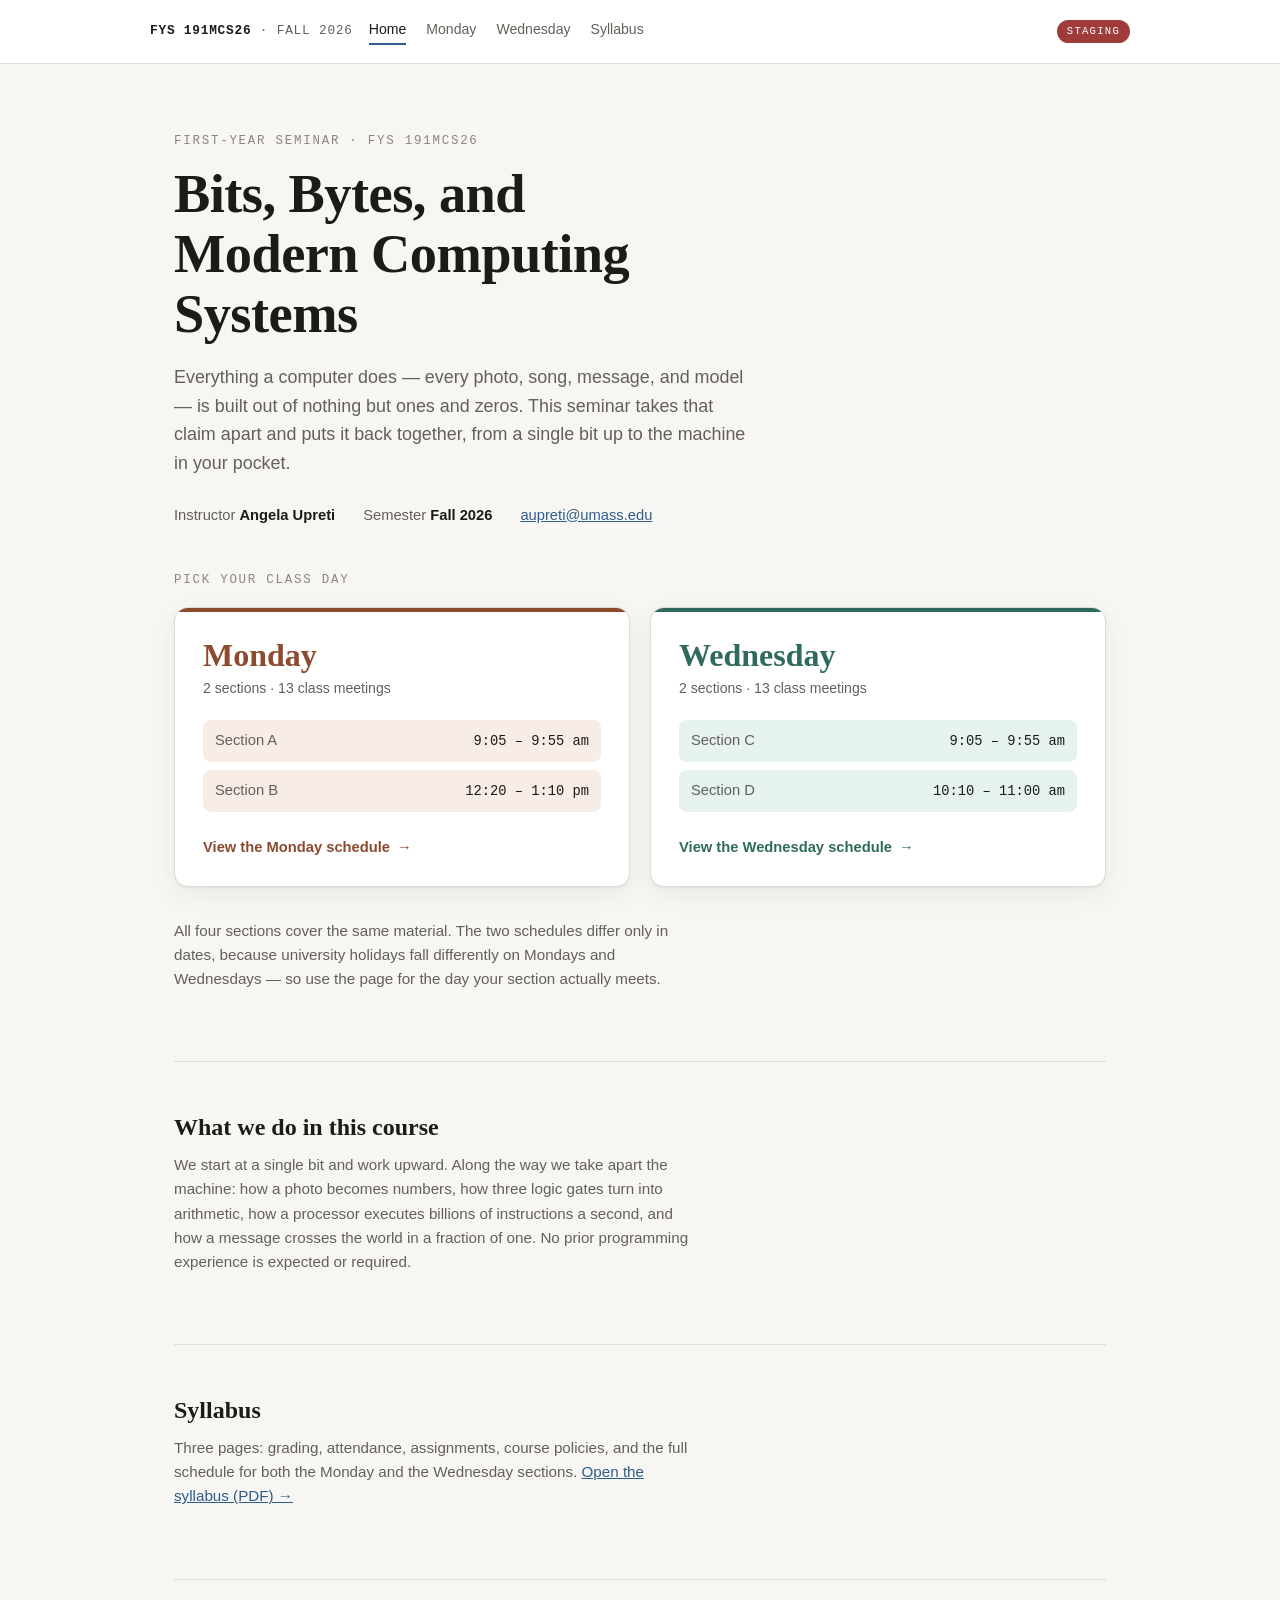
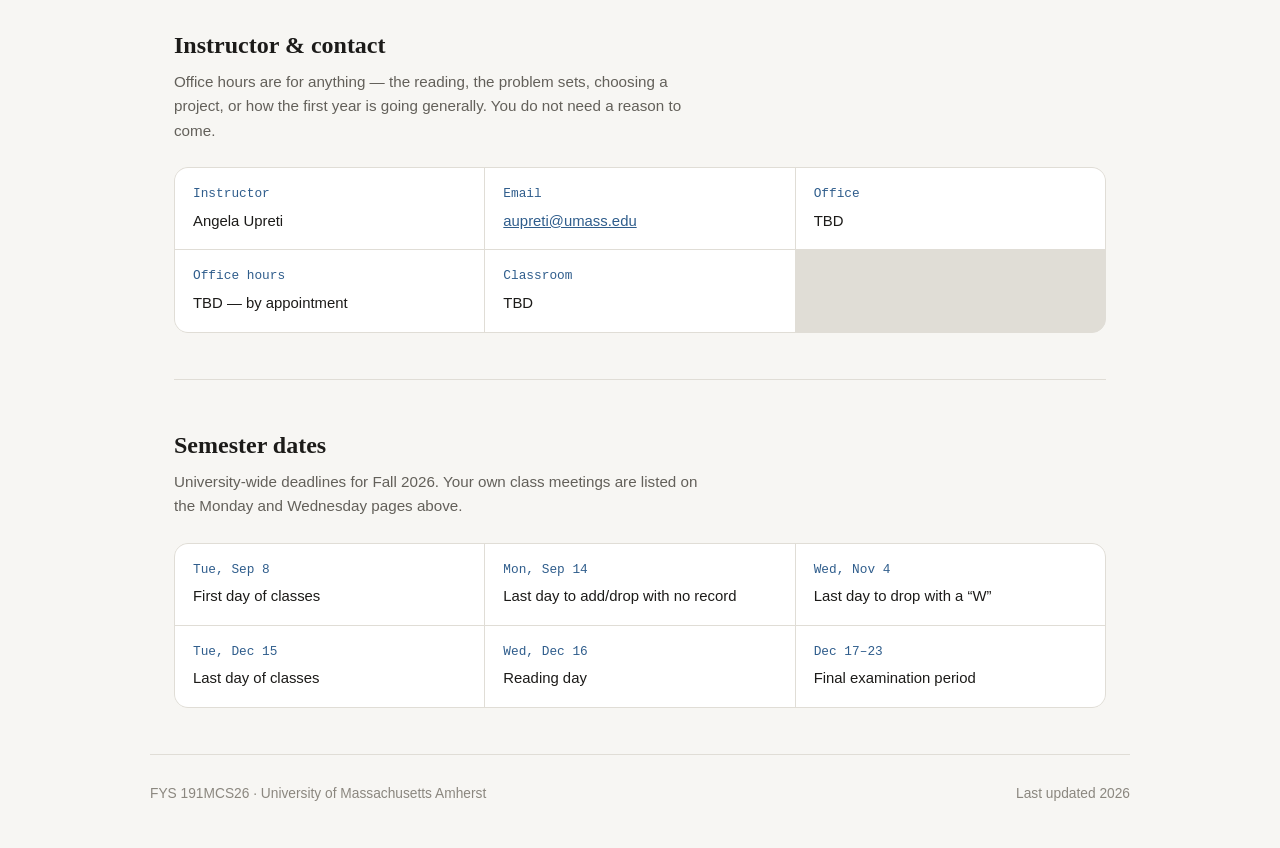
==== index.html @ 6c26455e "Deploy from staging@684f2f5fcbba1eaefe98873b694d3899ca2a3c16" ====
<!DOCTYPE html>
<html lang="en">
<head>
  <meta charset="utf-8">
  <meta name="viewport" content="width=device-width, initial-scale=1">
  <title>FYS 191MCS26 — Bits, Bytes, and Modern Computing Systems</title>
  <meta name="description" content="First-Year Seminar on how computers represent, move, and compute with information. University of Massachusetts Amherst, Fall 2026.">
  <link rel="stylesheet" href="assets/style.css">
</head>
<body>

<header class="masthead">
  <div class="wrap masthead-inner">
    <a class="course-no" href="index.html">
      <strong data-course-number></strong> · <span data-semester></span>
    </a>
    <nav>
      <a href="index.html" aria-current="page">Home</a>
      <a href="monday.html">Monday</a>
      <a href="wednesday.html">Wednesday</a>
      <a href="syllabus.pdf" target="_blank" rel="noopener">Syllabus</a>
    </nav>
  </div>
</header>

<main>

  <div class="wrap">

    <section class="hero">
      <p class="eyebrow">
        <span data-course-subtitle></span> · <span data-course-number></span>
      </p>
      <h1 data-course-title></h1>
      <p class="blurb" data-blurb></p>

      <div class="meta">
        <span>Instructor <strong data-instructor></strong></span>
        <span>Semester <strong data-semester></strong></span>
        <span><a data-instructor-email href="#"></a></span>
      </div>
    </section>

    <section class="block" style="padding-top:0">
      <p class="chooser-label">Pick your class day</p>
      <div class="chooser" data-chooser></div>
      <p class="section-note" style="margin-top:20px">
        All four sections cover the same material. The two schedules differ only
        in dates, because university holidays fall differently on Mondays and
        Wednesdays — so use the page for the day your section actually meets.
      </p>
    </section>

    <section class="block">
      <h2 class="section-title">What we do in this course</h2>
      <p class="section-note">
        We start at a single bit and work upward. Along the way we take apart the
        machine: how a photo becomes numbers, how three logic gates turn into
        arithmetic, how a processor executes billions of instructions a second,
        and how a message crosses the world in a fraction of one. No prior
        programming experience is expected or required.
      </p>
    </section>

    <section class="block">
      <h2 class="section-title">Syllabus</h2>
      <p class="section-note">
        Three pages: grading, attendance, assignments, course policies, and the
        full schedule for both the Monday and the Wednesday sections.
        <a href="syllabus.pdf" target="_blank" rel="noopener">Open the syllabus (PDF) →</a>
      </p>
    </section>

    <section class="block">
      <h2 class="section-title">Instructor &amp; contact</h2>
      <p class="section-note">
        Office hours are for anything — the reading, the problem sets, choosing a
        project, or how the first year is going generally. You do not need a
        reason to come.
      </p>
      <ul class="keydates">
        <li><span class="kd-date">Instructor</span><span class="kd-label" data-instructor></span></li>
        <li><span class="kd-date">Email</span><span class="kd-label"><a data-instructor-email href="#"></a></span></li>
        <li><span class="kd-date">Office</span><span class="kd-label" data-office></span></li>
        <li><span class="kd-date">Office hours</span><span class="kd-label" data-office-hours></span></li>
        <li><span class="kd-date">Classroom</span><span class="kd-label" data-location></span></li>
      </ul>
    </section>

    <section class="block">
      <h2 class="section-title">Semester dates</h2>
      <p class="section-note">
        University-wide deadlines for <span data-semester></span>. Your own class
        meetings are listed on the Monday and Wednesday pages above.
      </p>
      <ul class="keydates" data-keydates></ul>
    </section>

  </div>

</main>

<footer class="foot wrap">
  <span><span data-course-number></span> · <span data-institution></span></span>
  <span>Last updated <span data-year></span></span>
</footer>

<script src="assets/build.js"></script>
<script src="assets/course-data.js"></script>
<script src="assets/site.js"></script>
</body>
</html>
---- assets/style.css ----
/* ==========================================================================
   FYS 191MCS26 — site styles
   Light palette on :root, dark palette swapped under prefers-color-scheme.
   ========================================================================== */

:root {
  --bg:            #f7f6f3;
  --surface:       #ffffff;
  --surface-2:     #f1efea;
  --border:        #e0ddd6;
  --border-strong: #c9c5bb;

  --text:          #1c1b19;
  --text-muted:    #63605a;
  --text-faint:    #8b877f;

  --accent:        #2f5d8c;
  --accent-soft:   #e8f0f8;

  --mon:           #8c4a2f;
  --mon-soft:      #f7ece6;
  --wed:           #2f6b5d;
  --wed-soft:      #e6f2ef;

  --off:           #a03b3b;
  --off-soft:      #fbeded;

  --shadow:        0 1px 2px rgba(28, 27, 25, .06), 0 8px 24px rgba(28, 27, 25, .06);
  --shadow-lift:   0 2px 4px rgba(28, 27, 25, .08), 0 16px 40px rgba(28, 27, 25, .12);

  --radius:        14px;
  --radius-sm:     8px;

  --mono: ui-monospace, "SF Mono", SFMono-Regular, Menlo, Consolas, monospace;
  --sans: -apple-system, BlinkMacSystemFont, "Segoe UI", Inter, Helvetica, Arial, sans-serif;
  --serif: "Iowan Old Style", "Palatino Linotype", Palatino, Georgia, serif;
}

@media (prefers-color-scheme: dark) {
  :root {
    --bg:            #16161a;
    --surface:       #1e1e23;
    --surface-2:     #26262c;
    --border:        #33333b;
    --border-strong: #4a4a55;

    --text:          #ecebe8;
    --text-muted:    #a5a29c;
    --text-faint:    #7d7a74;

    --accent:        #7fb0dd;
    --accent-soft:   #1c2b39;

    --mon:           #e0a184;
    --mon-soft:      #33241d;
    --wed:           #7fc9b6;
    --wed-soft:      #1b2f2a;

    --off:           #e08c8c;
    --off-soft:      #331e1e;

    --shadow:        0 1px 2px rgba(0,0,0,.4), 0 8px 24px rgba(0,0,0,.35);
    --shadow-lift:   0 2px 4px rgba(0,0,0,.5), 0 16px 40px rgba(0,0,0,.5);
  }
}

* { box-sizing: border-box; }

html { -webkit-text-size-adjust: 100%; }

body {
  margin: 0;
  background: var(--bg);
  color: var(--text);
  font-family: var(--sans);
  font-size: 16px;
  line-height: 1.6;
  -webkit-font-smoothing: antialiased;
}

a { color: var(--accent); }

.wrap {
  max-width: 980px;
  margin: 0 auto;
  padding: 0 24px;
}

/* ---------- Site header ---------- */

.masthead {
  border-bottom: 1px solid var(--border);
  background: var(--surface);
}

.masthead-inner {
  display: flex;
  align-items: baseline;
  justify-content: space-between;
  gap: 16px;
  flex-wrap: wrap;
  padding: 18px 0;
}

.masthead .course-no {
  font-family: var(--mono);
  font-size: .8rem;
  letter-spacing: .06em;
  text-transform: uppercase;
  color: var(--text-muted);
  text-decoration: none;
}

.masthead .course-no strong { color: var(--text); font-weight: 600; }

.masthead nav {
  display: flex;
  gap: 20px;
  font-size: .88rem;
}

.masthead nav a {
  color: var(--text-muted);
  text-decoration: none;
  padding-bottom: 2px;
  border-bottom: 2px solid transparent;
}

.masthead nav a:hover { color: var(--text); }
.masthead nav a[aria-current="page"] {
  color: var(--text);
  border-bottom-color: var(--accent);
}

/* ---------- Hero ---------- */

.hero { padding: 68px 0 44px; }

.eyebrow {
  font-family: var(--mono);
  font-size: .78rem;
  letter-spacing: .14em;
  text-transform: uppercase;
  color: var(--text-faint);
  margin: 0 0 14px;
}

.hero h1 {
  font-family: var(--serif);
  font-size: clamp(2.1rem, 6vw, 3.4rem);
  line-height: 1.1;
  letter-spacing: -.01em;
  font-weight: 600;
  margin: 0 0 18px;
  max-width: 18ch;
}

.hero .blurb {
  font-size: 1.12rem;
  color: var(--text-muted);
  max-width: 58ch;
  margin: 0 0 8px;
}

.hero .meta {
  margin-top: 26px;
  display: flex;
  flex-wrap: wrap;
  gap: 8px 28px;
  font-size: .92rem;
  color: var(--text-muted);
}

.hero .meta span strong {
  color: var(--text);
  font-weight: 600;
}

/* ---------- Day chooser (home) ---------- */

.chooser-label {
  font-family: var(--mono);
  font-size: .78rem;
  letter-spacing: .14em;
  text-transform: uppercase;
  color: var(--text-faint);
  margin: 0 0 16px;
}

.chooser {
  display: grid;
  grid-template-columns: repeat(auto-fit, minmax(280px, 1fr));
  gap: 20px;
  padding-bottom: 12px;
}

.day-card {
  display: block;
  position: relative;
  text-decoration: none;
  color: inherit;
  background: var(--surface);
  border: 1px solid var(--border);
  border-radius: var(--radius);
  padding: 30px 28px 26px;
  box-shadow: var(--shadow);
  transition: transform .16s ease, box-shadow .16s ease, border-color .16s ease;
  overflow: hidden;
}

.day-card::before {
  content: "";
  position: absolute;
  inset: 0 0 auto 0;
  height: 4px;
  background: var(--card-accent);
}

.day-card:hover,
.day-card:focus-visible {
  transform: translateY(-3px);
  box-shadow: var(--shadow-lift);
  border-color: var(--border-strong);
}

.day-card:focus-visible { outline: 2px solid var(--card-accent); outline-offset: 3px; }

.day-card.mon { --card-accent: var(--mon); --card-soft: var(--mon-soft); }
.day-card.wed { --card-accent: var(--wed); --card-soft: var(--wed-soft); }

.day-card .day-name {
  font-family: var(--serif);
  font-size: 2rem;
  font-weight: 600;
  line-height: 1.1;
  margin: 0 0 4px;
  color: var(--card-accent);
}

.day-card .day-sub {
  font-size: .88rem;
  color: var(--text-muted);
  margin: 0 0 20px;
}

.day-card ul {
  list-style: none;
  margin: 0 0 22px;
  padding: 0;
  display: grid;
  gap: 8px;
}

.day-card li {
  display: flex;
  align-items: baseline;
  justify-content: space-between;
  gap: 12px;
  background: var(--card-soft);
  border-radius: var(--radius-sm);
  padding: 9px 12px;
  font-size: .92rem;
}

.day-card li .sect { color: var(--text-muted); }
.day-card li .time { font-family: var(--mono); font-size: .86rem; color: var(--text); }

.day-card .go {
  display: inline-flex;
  align-items: center;
  gap: 7px;
  font-size: .92rem;
  font-weight: 600;
  color: var(--card-accent);
}

.day-card .go .arrow { transition: transform .16s ease; }
.day-card:hover .go .arrow { transform: translateX(4px); }

/* ---------- Generic sections ---------- */

section.block { padding: 46px 0; }
section.block + section.block { border-top: 1px solid var(--border); }

h2.section-title {
  font-family: var(--serif);
  font-size: 1.5rem;
  font-weight: 600;
  margin: 0 0 6px;
}

.section-note {
  color: var(--text-muted);
  font-size: .95rem;
  margin: 0 0 24px;
  max-width: 62ch;
}

/* ---------- Key dates ---------- */

.keydates {
  list-style: none;
  margin: 0;
  padding: 0;
  display: grid;
  grid-template-columns: repeat(auto-fit, minmax(240px, 1fr));
  gap: 1px;
  background: var(--border);
  border: 1px solid var(--border);
  border-radius: var(--radius);
  overflow: hidden;
}

.keydates li {
  background: var(--surface);
  padding: 16px 18px;
}

.keydates .kd-date {
  font-family: var(--mono);
  font-size: .8rem;
  color: var(--accent);
  display: block;
  margin-bottom: 3px;
}

.keydates .kd-label { font-size: .93rem; color: var(--text); }

/* ---------- Schedule page header ---------- */

.day-header { padding: 52px 0 34px; }

.day-header h1 {
  font-family: var(--serif);
  font-size: clamp(2rem, 5vw, 2.9rem);
  font-weight: 600;
  margin: 0 0 10px;
  line-height: 1.12;
}

.day-header h1 .dow { color: var(--day-accent); }

.day-header .sub { color: var(--text-muted); margin: 0 0 24px; max-width: 60ch; }

.section-chips { display: flex; flex-wrap: wrap; gap: 10px; }

.chip {
  display: inline-flex;
  align-items: baseline;
  gap: 9px;
  background: var(--day-soft);
  color: var(--text);
  border: 1px solid transparent;
  border-radius: 999px;
  padding: 7px 15px;
  font-size: .9rem;
}

.chip .chip-label { color: var(--text-muted); font-size: .84rem; }
.chip .chip-time { font-family: var(--mono); font-size: .86rem; font-weight: 600; }

.day-page.mon { --day-accent: var(--mon); --day-soft: var(--mon-soft); }
.day-page.wed { --day-accent: var(--wed); --day-soft: var(--wed-soft); }

.controls {
  display: flex;
  gap: 10px;
  margin-top: 22px;
  flex-wrap: wrap;
}

.controls button {
  font: inherit;
  font-size: .86rem;
  color: var(--text-muted);
  background: var(--surface);
  border: 1px solid var(--border);
  border-radius: 999px;
  padding: 6px 15px;
  cursor: pointer;
  transition: border-color .15s ease, color .15s ease;
}

.controls button:hover {
  color: var(--text);
  border-color: var(--border-strong);
}

.controls button:focus-visible {
  outline: 2px solid var(--day-accent);
  outline-offset: 2px;
}

.backlink {
  display: inline-block;
  font-size: .88rem;
  color: var(--text-muted);
  text-decoration: none;
  margin-bottom: 20px;
}
.backlink:hover { color: var(--text); }

/* ---------- Schedule ---------- */

.schedule { display: grid; gap: 14px; padding-bottom: 60px; }

.unit-head {
  font-family: var(--mono);
  font-size: .74rem;
  letter-spacing: .14em;
  text-transform: uppercase;
  color: var(--text-faint);
  margin: 22px 0 2px;
  display: flex;
  align-items: center;
  gap: 12px;
}
.unit-head::after {
  content: "";
  flex: 1;
  height: 1px;
  background: var(--border);
}
.schedule > .unit-head:first-child { margin-top: 0; }

.meeting {
  background: var(--surface);
  border: 1px solid var(--border);
  border-radius: var(--radius);
  box-shadow: var(--shadow);
  overflow: hidden;
}

.meeting > summary {
  display: grid;
  grid-template-columns: 108px 34px 1fr auto;
  align-items: baseline;
  gap: 16px;
  padding: 18px 20px;
  cursor: pointer;
  list-style: none;
}

.meeting > summary::-webkit-details-marker { display: none; }
.meeting > summary:hover { background: var(--surface-2); }
.meeting > summary:focus-visible { outline: 2px solid var(--day-accent); outline-offset: -2px; }

.m-date {
  font-family: var(--mono);
  font-size: .84rem;
  color: var(--text-muted);
  white-space: nowrap;
}

.m-num {
  font-family: var(--mono);
  font-size: .78rem;
  font-weight: 600;
  color: var(--day-accent);
  background: var(--day-soft);
  border-radius: 6px;
  padding: 3px 0;
  text-align: center;
}

.m-title { font-weight: 600; font-size: 1.02rem; line-height: 1.35; }

.m-toggle {
  font-size: .78rem;
  color: var(--text-faint);
  white-space: nowrap;
}
.meeting[open] .m-toggle::after { content: "Hide ▲"; }
.meeting:not([open]) .m-toggle::after { content: "Details ▼"; }

.m-body {
  padding: 4px 20px 22px;
  border-top: 1px solid var(--border);
  margin-top: -1px;
}

.m-body .m-summary {
  color: var(--text-muted);
  margin: 16px 0 18px;
  max-width: 68ch;
}

.m-topics {
  margin: 0 0 18px;
  padding: 0;
  list-style: none;
  display: flex;
  flex-wrap: wrap;
  gap: 8px;
}

.m-topics li {
  background: var(--surface-2);
  border: 1px solid var(--border);
  border-radius: 999px;
  padding: 4px 12px;
  font-size: .84rem;
  color: var(--text-muted);
}

.m-fields {
  display: grid;
  grid-template-columns: repeat(auto-fit, minmax(240px, 1fr));
  gap: 14px;
}

.m-field {
  background: var(--surface-2);
  border-radius: var(--radius-sm);
  padding: 13px 15px;
}

.m-field .fl {
  display: block;
  font-family: var(--mono);
  font-size: .7rem;
  letter-spacing: .1em;
  text-transform: uppercase;
  color: var(--text-faint);
  margin-bottom: 5px;
}

.m-field .fv { font-size: .93rem; }

/* Slides: view in browser (primary) + download the .pptx (secondary) */
.m-actions {
  display: flex;
  align-items: center;
  gap: 16px;
  flex-wrap: wrap;
  margin: 0;
}

.m-slides-alt {
  font-size: .84rem;
  color: var(--text-muted);
  text-decoration: none;
  border-bottom: 1px solid var(--border-strong);
  padding-bottom: 1px;
}

.m-slides-alt:hover { color: var(--text); border-bottom-color: var(--text); }

/* Production-only marker on decks students can't see yet */
.m-unpub {
  font-family: var(--mono);
  font-size: .7rem;
  letter-spacing: .08em;
  text-transform: uppercase;
  color: var(--off);
  background: var(--off-soft);
  border-radius: 999px;
  padding: 4px 10px;
}

/* Production-only build badge in the masthead */
.build-badge {
  font-family: var(--mono);
  font-size: .66rem;
  letter-spacing: .12em;
  text-transform: uppercase;
  color: var(--surface);
  background: var(--off);
  border-radius: 999px;
  padding: 3px 10px;
  margin-left: auto;
}

.m-slides {
  display: inline-flex;
  align-items: center;
  gap: 9px;
  text-decoration: none;
  font-size: .9rem;
  font-weight: 600;
  color: var(--day-accent);
  background: var(--day-soft);
  border: 1px solid transparent;
  border-radius: var(--radius-sm);
  padding: 9px 16px;
  transition: border-color .15s ease, transform .15s ease;
}

.m-slides:hover {
  border-color: var(--day-accent);
  transform: translateY(-1px);
}

.m-slides:focus-visible { outline: 2px solid var(--day-accent); outline-offset: 2px; }
.m-slides-icon { font-size: 1rem; line-height: 1; }

/* Guest lectures and the wrap-up sit quieter than taught classes */
.meeting.guest { background: var(--surface-2); box-shadow: none; }
.meeting.guest .m-num { color: var(--text-faint); background: transparent; }
.m-title.is-tbd { color: var(--text-muted); font-weight: 500; }
.meeting.guest .m-summary { margin-bottom: 0; }

/* Callout note on a meeting */
.m-note {
  display: flex;
  gap: 10px;
  align-items: flex-start;
  background: var(--accent-soft);
  border-left: 3px solid var(--accent);
  border-radius: var(--radius-sm);
  padding: 11px 14px;
  font-size: .9rem;
  margin: 0 20px 18px;
}
.meeting:not([open]) .m-note { margin-top: 0; margin-bottom: 18px; }
.m-note .m-note-icon { flex: none; }

/* Days off */
.meeting.off {
  background: var(--off-soft);
  border-color: color-mix(in srgb, var(--off) 30%, transparent);
  box-shadow: none;
}

.meeting.off > summary { grid-template-columns: 108px 1fr; cursor: default; }
.meeting.off > summary:hover { background: transparent; }
.meeting.off .m-title { color: var(--off); font-weight: 600; font-size: .97rem; }
.meeting.off .m-note {
  background: color-mix(in srgb, var(--off) 10%, transparent);
  border-left-color: var(--off);
  margin-top: -6px;
}

/* ---------- Footer ---------- */

.foot {
  border-top: 1px solid var(--border);
  padding: 28px 0 44px;
  font-size: .86rem;
  color: var(--text-faint);
  display: flex;
  flex-wrap: wrap;
  gap: 8px 24px;
  justify-content: space-between;
}

.foot a { color: var(--text-muted); }

/* ---------- Responsive ---------- */

@media (max-width: 640px) {
  .wrap { padding: 0 18px; }
  .hero { padding: 46px 0 32px; }

  .meeting > summary {
    grid-template-columns: 40px 1fr;
    grid-template-areas:
      "num  date"
      "num  title"
      "num  toggle";
    gap: 4px 14px;
    row-gap: 2px;
  }
  .meeting > summary .m-num    { grid-area: num; align-self: start; padding: 4px 0; }
  .meeting > summary .m-date   { grid-area: date; }
  .meeting > summary .m-title  { grid-area: title; }
  .meeting > summary .m-toggle { grid-area: toggle; margin-top: 6px; }

  .meeting.off > summary {
    grid-template-columns: 1fr;
    grid-template-areas: "date" "title";
  }
}

/* Printing: schedule.js opens every <details> before the print dialog,
   so the full schedule prints out as a plain handout. */
@media print {
  body { background: #fff; }
  .masthead nav, .m-toggle, .backlink, .foot, .controls { display: none; }
  .meeting { break-inside: avoid; box-shadow: none; border-color: #ccc; }
  .meeting > summary { cursor: default; }
}
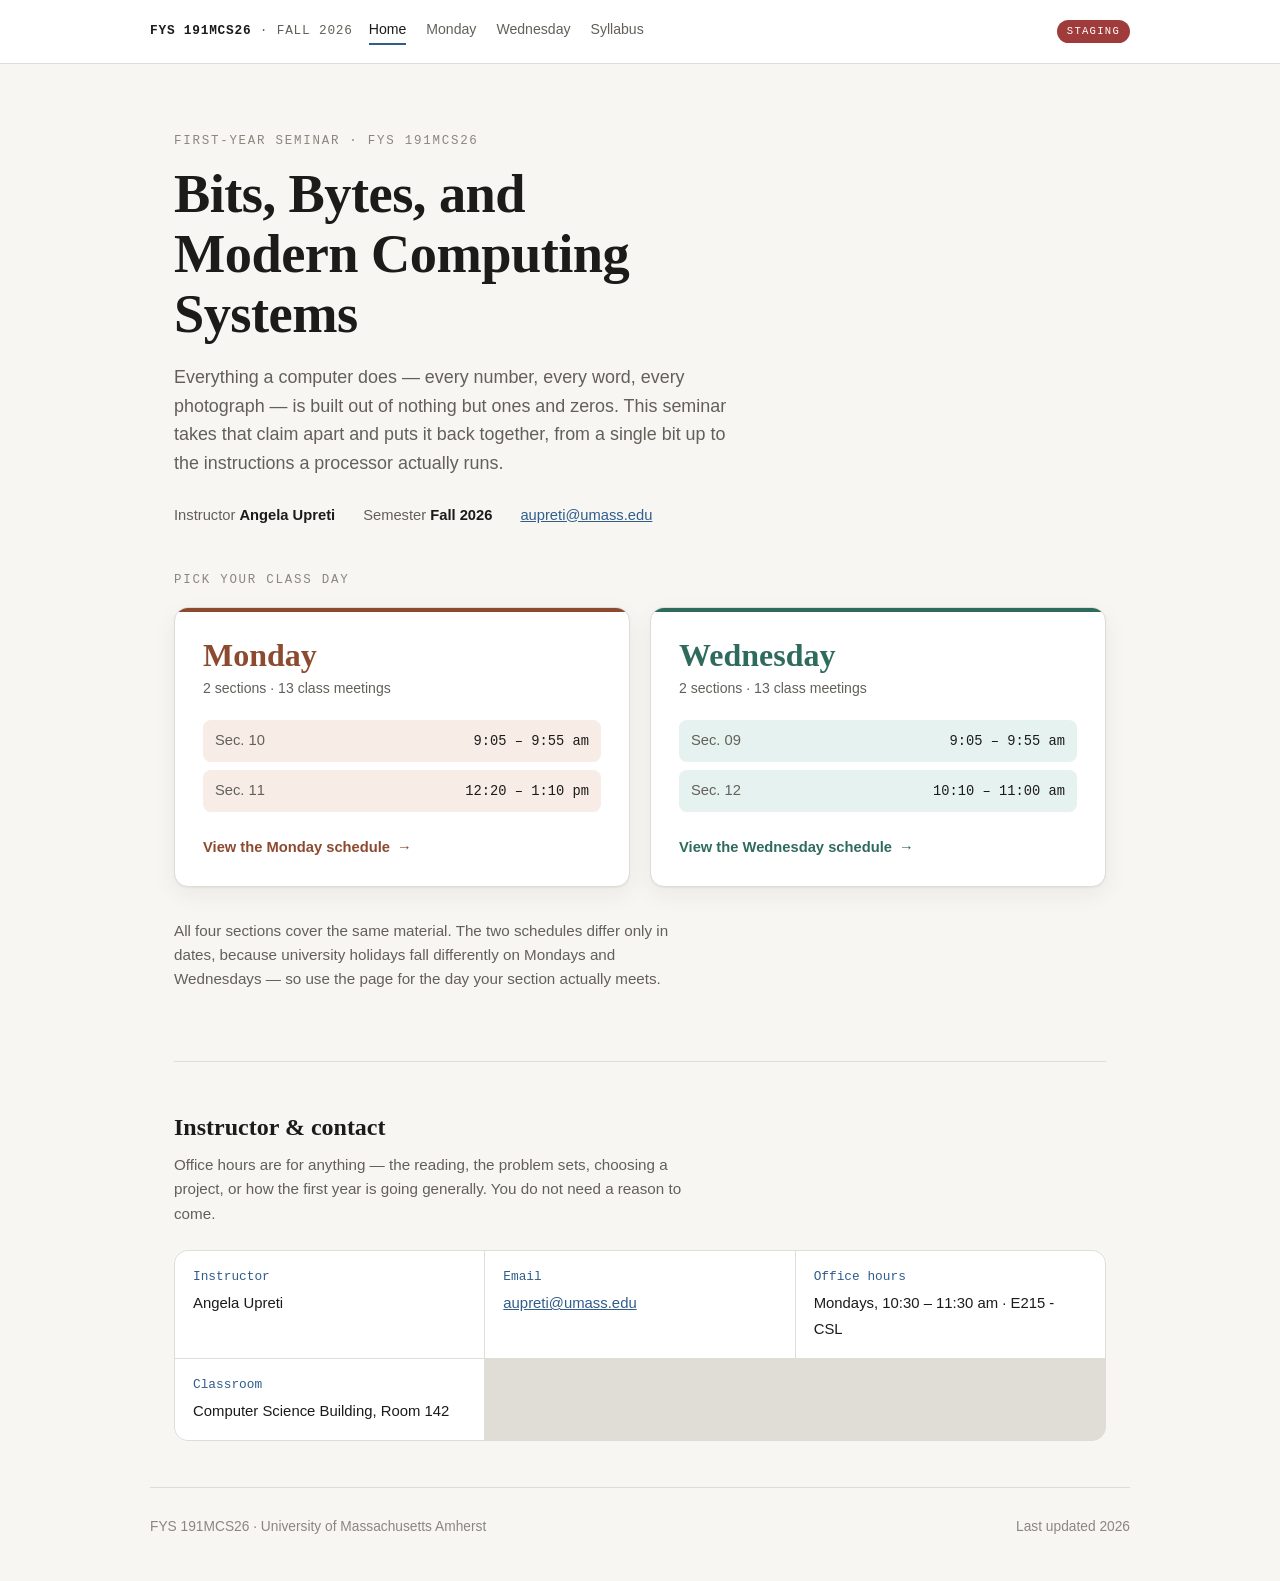
==== commit 16b7681a: "Deploy from staging@2860800aab2f57a47a60e584282ba1333e48ffc4" ====
--- a/index.html
+++ b/index.html
@@ -5,7 +5,7 @@
   <meta name="viewport" content="width=device-width, initial-scale=1">
   <title>FYS 191MCS26 — Bits, Bytes, and Modern Computing Systems</title>
   <meta name="description" content="First-Year Seminar on how computers represent, move, and compute with information. University of Massachusetts Amherst, Fall 2026.">
-  <link rel="stylesheet" href="assets/style.css">
+  <link rel="stylesheet" href="assets/style.css?v=2a5af34337">
 </head>
 <body>
 
@@ -18,7 +18,7 @@
       <a href="index.html" aria-current="page">Home</a>
       <a href="monday.html">Monday</a>
       <a href="wednesday.html">Wednesday</a>
-      <a href="syllabus.pdf" target="_blank" rel="noopener">Syllabus</a>
+      <a href="#" data-syllabus-link>Syllabus</a>
     </nav>
   </div>
 </header>
@@ -52,26 +52,6 @@
     </section>
 
     <section class="block">
-      <h2 class="section-title">What we do in this course</h2>
-      <p class="section-note">
-        We start at a single bit and work upward. Along the way we take apart the
-        machine: how a photo becomes numbers, how three logic gates turn into
-        arithmetic, how a processor executes billions of instructions a second,
-        and how a message crosses the world in a fraction of one. No prior
-        programming experience is expected or required.
-      </p>
-    </section>
-
-    <section class="block">
-      <h2 class="section-title">Syllabus</h2>
-      <p class="section-note">
-        Three pages: grading, attendance, assignments, course policies, and the
-        full schedule for both the Monday and the Wednesday sections.
-        <a href="syllabus.pdf" target="_blank" rel="noopener">Open the syllabus (PDF) →</a>
-      </p>
-    </section>
-
-    <section class="block">
       <h2 class="section-title">Instructor &amp; contact</h2>
       <p class="section-note">
         Office hours are for anything — the reading, the problem sets, choosing a
@@ -81,19 +61,9 @@
       <ul class="keydates">
         <li><span class="kd-date">Instructor</span><span class="kd-label" data-instructor></span></li>
         <li><span class="kd-date">Email</span><span class="kd-label"><a data-instructor-email href="#"></a></span></li>
-        <li><span class="kd-date">Office</span><span class="kd-label" data-office></span></li>
         <li><span class="kd-date">Office hours</span><span class="kd-label" data-office-hours></span></li>
         <li><span class="kd-date">Classroom</span><span class="kd-label" data-location></span></li>
       </ul>
-    </section>
-
-    <section class="block">
-      <h2 class="section-title">Semester dates</h2>
-      <p class="section-note">
-        University-wide deadlines for <span data-semester></span>. Your own class
-        meetings are listed on the Monday and Wednesday pages above.
-      </p>
-      <ul class="keydates" data-keydates></ul>
     </section>
 
   </div>
@@ -105,8 +75,8 @@
   <span>Last updated <span data-year></span></span>
 </footer>
 
-<script src="assets/build.js"></script>
-<script src="assets/course-data.js"></script>
-<script src="assets/site.js"></script>
+<script src="assets/build.js?v=02f8322713"></script>
+<script src="assets/course-data.js?v=0dd8fc86b4"></script>
+<script src="assets/site.js?v=97d7180c7f"></script>
 </body>
 </html>
--- a/assets/style.css
+++ b/assets/style.css
@@ -340,7 +340,6 @@
 
 .day-header h1 .dow { color: var(--day-accent); }
 
-.day-header .sub { color: var(--text-muted); margin: 0 0 24px; max-width: 60ch; }
 
 .section-chips { display: flex; flex-wrap: wrap; gap: 10px; }
 
@@ -362,35 +361,6 @@
 .day-page.mon { --day-accent: var(--mon); --day-soft: var(--mon-soft); }
 .day-page.wed { --day-accent: var(--wed); --day-soft: var(--wed-soft); }
 
-.controls {
-  display: flex;
-  gap: 10px;
-  margin-top: 22px;
-  flex-wrap: wrap;
-}
-
-.controls button {
-  font: inherit;
-  font-size: .86rem;
-  color: var(--text-muted);
-  background: var(--surface);
-  border: 1px solid var(--border);
-  border-radius: 999px;
-  padding: 6px 15px;
-  cursor: pointer;
-  transition: border-color .15s ease, color .15s ease;
-}
-
-.controls button:hover {
-  color: var(--text);
-  border-color: var(--border-strong);
-}
-
-.controls button:focus-visible {
-  outline: 2px solid var(--day-accent);
-  outline-offset: 2px;
-}
-
 .backlink {
   display: inline-block;
   font-size: .88rem;
@@ -431,19 +401,13 @@
   overflow: hidden;
 }
 
-.meeting > summary {
+.meeting > .m-head {
   display: grid;
-  grid-template-columns: 108px 34px 1fr auto;
+  grid-template-columns: 108px 34px 1fr;
   align-items: baseline;
   gap: 16px;
   padding: 18px 20px;
-  cursor: pointer;
-  list-style: none;
-}
-
-.meeting > summary::-webkit-details-marker { display: none; }
-.meeting > summary:hover { background: var(--surface-2); }
-.meeting > summary:focus-visible { outline: 2px solid var(--day-accent); outline-offset: -2px; }
+}
 
 .m-date {
   font-family: var(--mono);
@@ -465,14 +429,6 @@
 
 .m-title { font-weight: 600; font-size: 1.02rem; line-height: 1.35; }
 
-.m-toggle {
-  font-size: .78rem;
-  color: var(--text-faint);
-  white-space: nowrap;
-}
-.meeting[open] .m-toggle::after { content: "Hide ▲"; }
-.meeting:not([open]) .m-toggle::after { content: "Details ▼"; }
-
 .m-body {
   padding: 4px 20px 22px;
   border-top: 1px solid var(--border);
@@ -483,24 +439,6 @@
   color: var(--text-muted);
   margin: 16px 0 18px;
   max-width: 68ch;
-}
-
-.m-topics {
-  margin: 0 0 18px;
-  padding: 0;
-  list-style: none;
-  display: flex;
-  flex-wrap: wrap;
-  gap: 8px;
-}
-
-.m-topics li {
-  background: var(--surface-2);
-  border: 1px solid var(--border);
-  border-radius: 999px;
-  padding: 4px 12px;
-  font-size: .84rem;
-  color: var(--text-muted);
 }
 
 .m-fields {
@@ -612,8 +550,19 @@
   font-size: .9rem;
   margin: 0 20px 18px;
 }
-.meeting:not([open]) .m-note { margin-top: 0; margin-bottom: 18px; }
 .m-note .m-note-icon { flex: none; }
+
+/* Standing notice above a day's schedule. Same visual family as .m-note, but
+   full width and outside any meeting row. */
+.schedule-notice {
+  background: var(--accent-soft);
+  border-left: 3px solid var(--accent);
+  border-radius: var(--radius-sm);
+  padding: 11px 14px;
+  font-size: .9rem;
+  margin: 0 0 20px;
+}
+.schedule-notice strong { font-weight: 700; }
 
 /* Days off */
 .meeting.off {
@@ -622,8 +571,7 @@
   box-shadow: none;
 }
 
-.meeting.off > summary { grid-template-columns: 108px 1fr; cursor: default; }
-.meeting.off > summary:hover { background: transparent; }
+.meeting.off > .m-head { grid-template-columns: 108px 1fr; }
 .meeting.off .m-title { color: var(--off); font-weight: 600; font-size: .97rem; }
 .meeting.off .m-note {
   background: color-mix(in srgb, var(--off) 10%, transparent);
@@ -652,31 +600,28 @@
   .wrap { padding: 0 18px; }
   .hero { padding: 46px 0 32px; }
 
-  .meeting > summary {
+  .meeting > .m-head {
     grid-template-columns: 40px 1fr;
     grid-template-areas:
       "num  date"
-      "num  title"
-      "num  toggle";
+      "num  title";
     gap: 4px 14px;
     row-gap: 2px;
   }
-  .meeting > summary .m-num    { grid-area: num; align-self: start; padding: 4px 0; }
-  .meeting > summary .m-date   { grid-area: date; }
-  .meeting > summary .m-title  { grid-area: title; }
-  .meeting > summary .m-toggle { grid-area: toggle; margin-top: 6px; }
-
-  .meeting.off > summary {
+  .meeting > .m-head .m-num   { grid-area: num; align-self: start; padding: 4px 0; }
+  .meeting > .m-head .m-date  { grid-area: date; }
+  .meeting > .m-head .m-title { grid-area: title; }
+
+  .meeting.off > .m-head {
     grid-template-columns: 1fr;
     grid-template-areas: "date" "title";
   }
 }
 
-/* Printing: schedule.js opens every <details> before the print dialog,
-   so the full schedule prints out as a plain handout. */
+/* Printing: every row is always visible, so the full schedule prints out as a
+   plain handout with nothing to expand first. */
 @media print {
   body { background: #fff; }
-  .masthead nav, .m-toggle, .backlink, .foot, .controls { display: none; }
+  .masthead nav, .backlink, .foot { display: none; }
   .meeting { break-inside: avoid; box-shadow: none; border-color: #ccc; }
-  .meeting > summary { cursor: default; }
-}
+}
